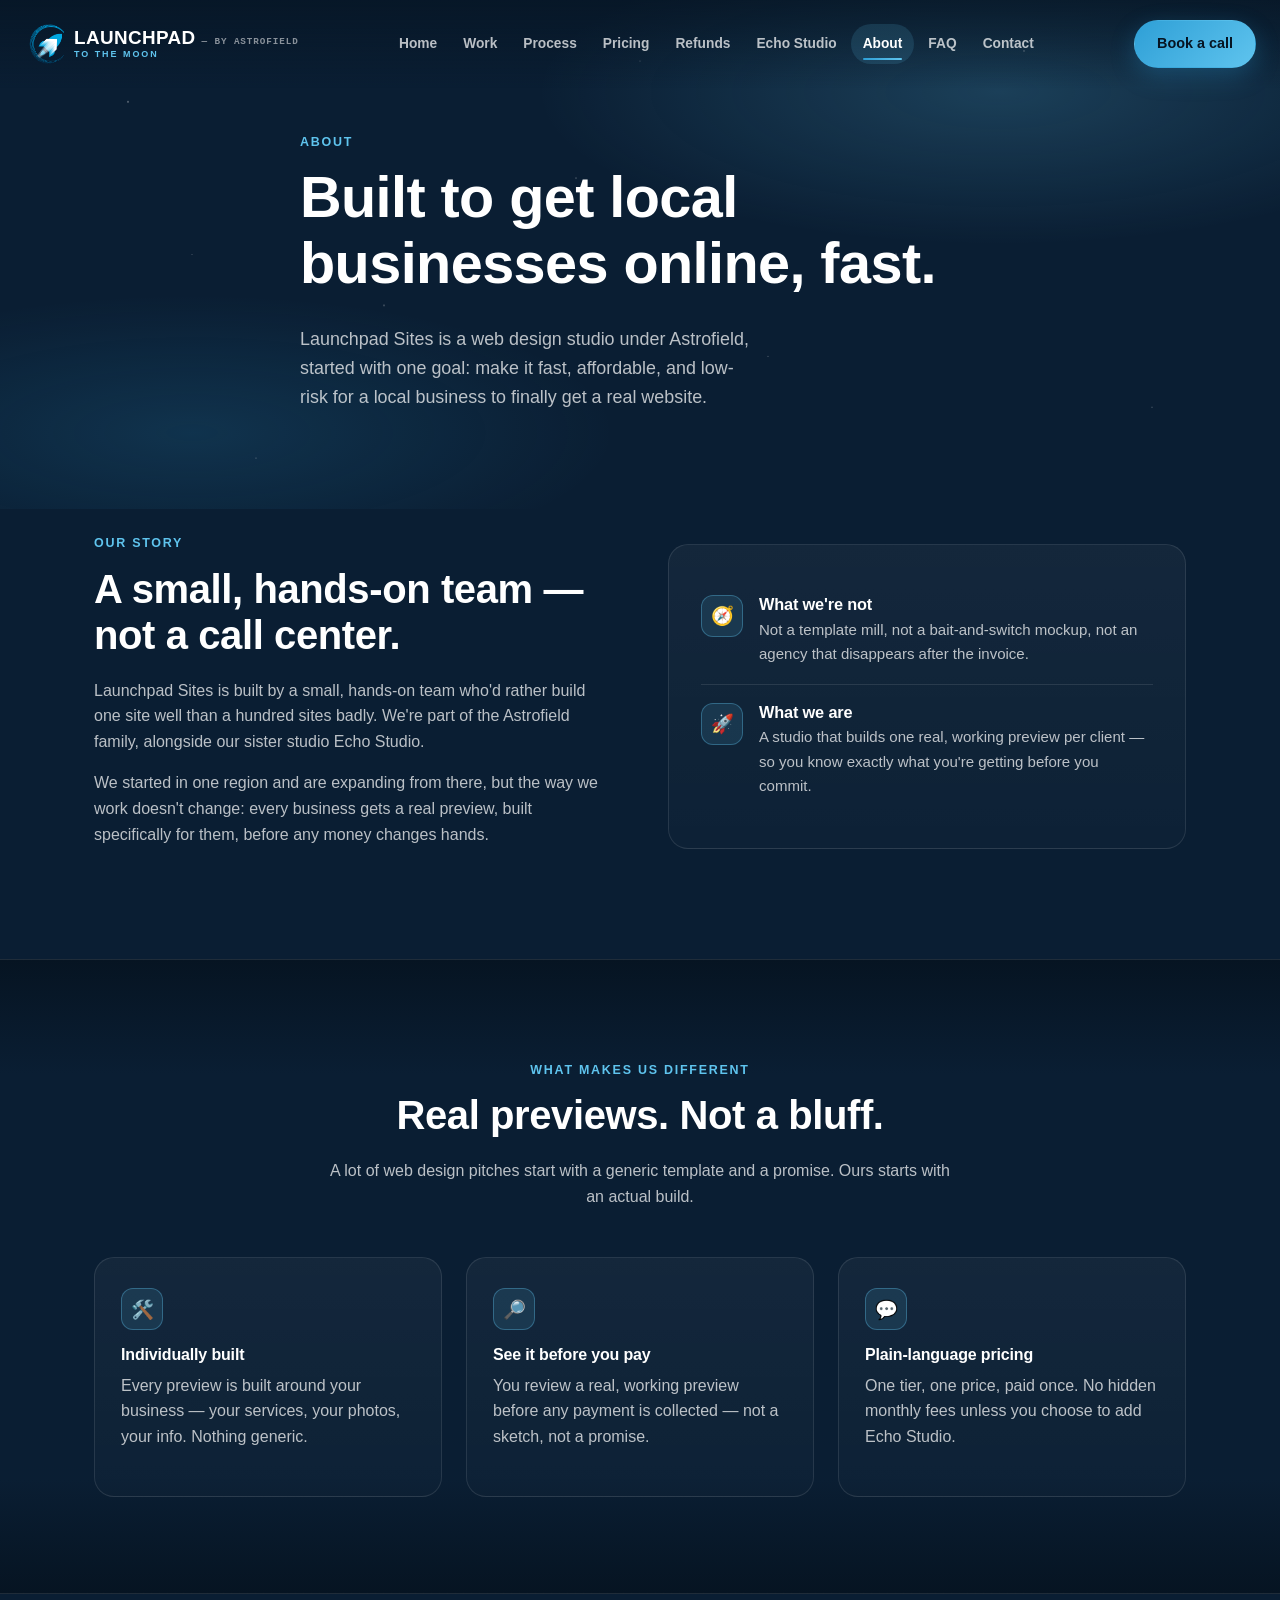
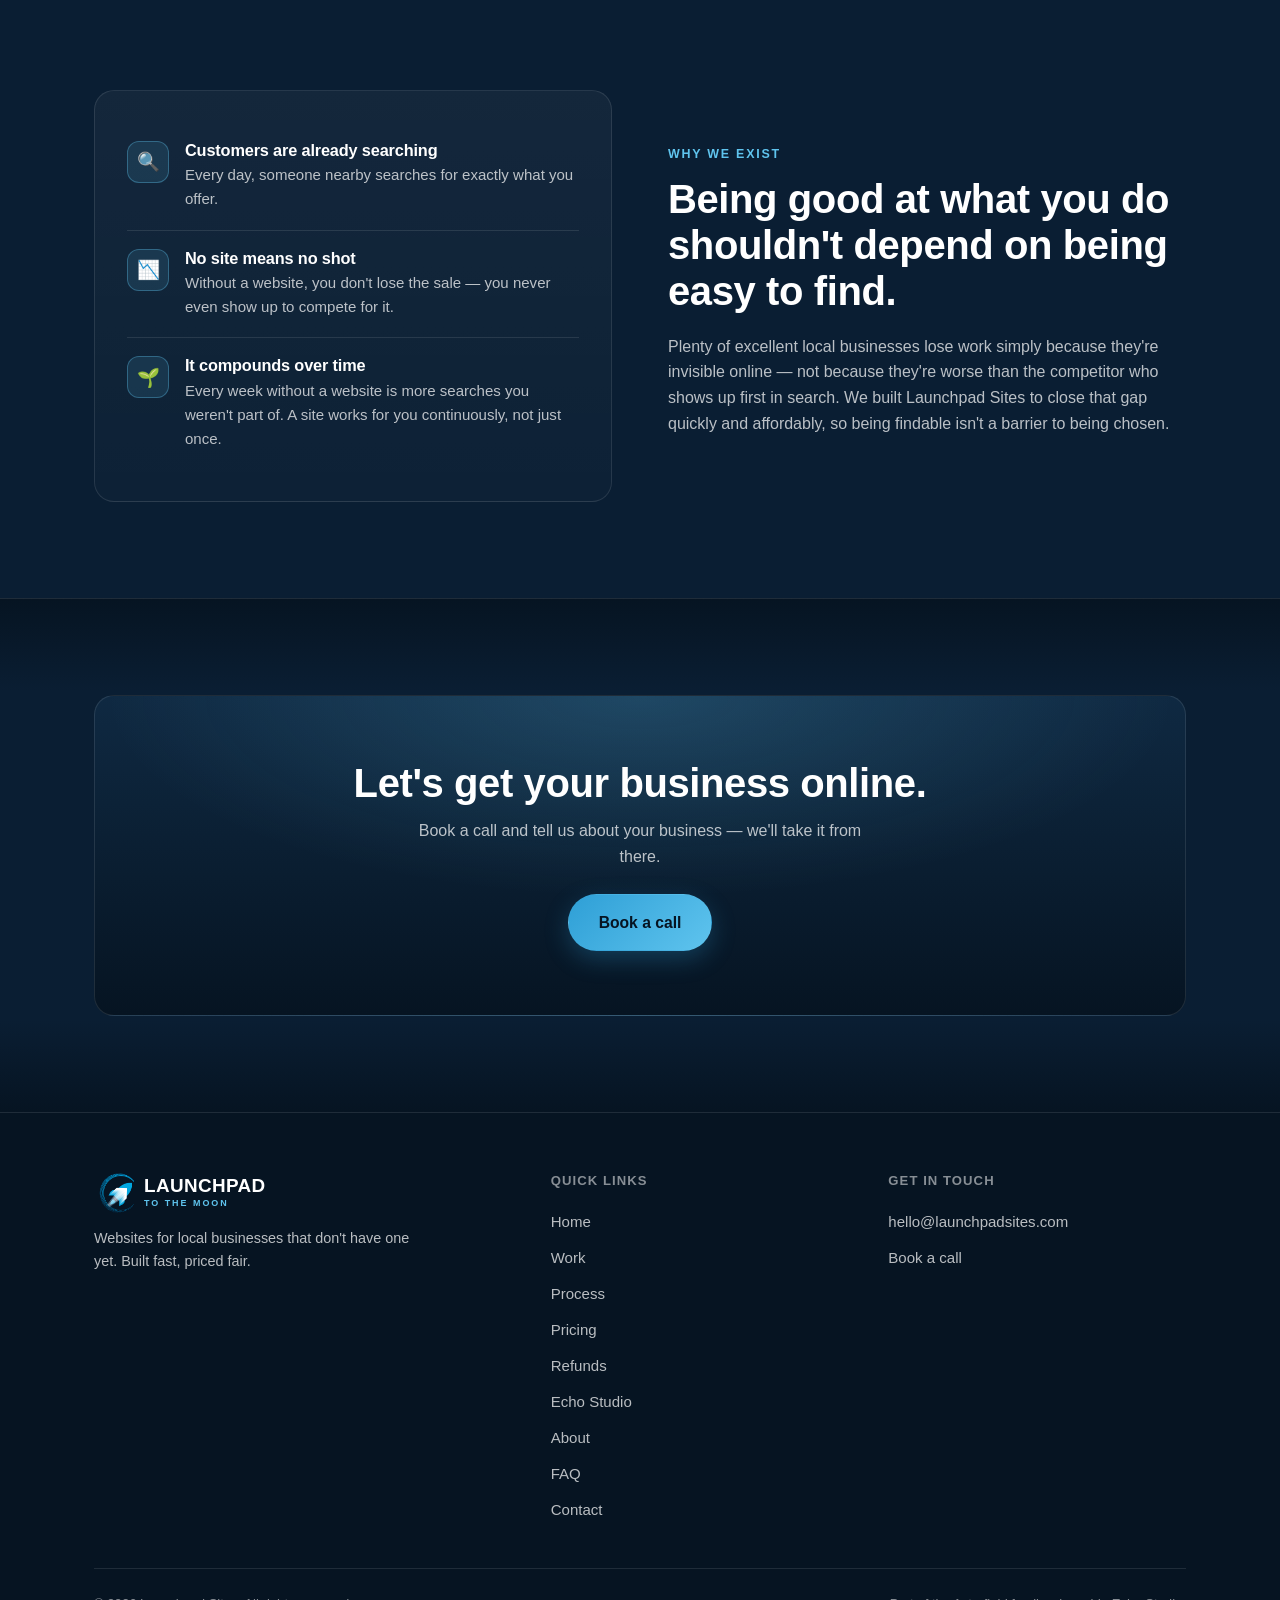
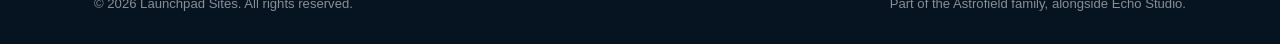
==== about.html @ ea5df85a "Finalized Launchpad Sites website Multi-page marketing site (Home, Work, Process, Pricing, Refunds, " ====
<!DOCTYPE html>
<html lang="en">
<head>
<meta charset="UTF-8">
<meta name="viewport" content="width=device-width, initial-scale=1.0">
<title>About — Launchpad Sites</title>
<meta name="description" content="Launchpad Sites is a web design studio under Astrofield, built to get local businesses online fast — with real previews before any commitment.">
<meta name="theme-color" content="#0A1E33">
<link rel="icon" type="image/png" sizes="32x32" href="assets/img/favicon-32.png">
<link rel="icon" type="image/png" sizes="16x16" href="assets/img/favicon-16.png">
<link rel="apple-touch-icon" href="assets/img/favicon-180.png">
<link rel="stylesheet" href="assets/css/styles.css">
</head>
<body>

<header class="site-header">
  <div class="nav-inner">
    <a href="index.html" class="brand">
      <img src="assets/img/rocket-mark.png" alt="" class="brand-mark" width="40" height="40">
      <span class="brand-word">
        <span class="word-row">
          <span class="word">LAUNCHPAD</span>
          <span class="parent-label">— BY ASTROFIELD</span>
        </span>
        <span class="tag">TO THE MOON</span>
      </span>
    </a>
    <nav class="nav-links" id="nav-links">
      <a href="index.html">Home</a>
      <a href="work.html">Work</a>
      <a href="process.html">Process</a>
      <a href="pricing.html">Pricing</a>
      <a href="refunds.html">Refunds</a>
      <a href="echo-studio.html">Echo Studio</a>
      <a href="about.html">About</a>
      <a href="faq.html">FAQ</a>
      <a href="contact.html">Contact</a>
      <a href="contact.html" class="btn btn-primary btn-sm nav-book">Book a call</a>
    </nav>
    <div class="nav-cta">
      <a href="contact.html" class="btn btn-primary btn-sm desktop-only">Book a call</a>
      <button class="nav-toggle" id="nav-toggle" aria-label="Toggle navigation" aria-expanded="false">
        <span></span><span></span><span></span>
      </button>
    </div>
  </div>
</header>

<main>

  <section class="hero page-hero">
    <div class="hero-stars" data-parallax="0.06"></div>
    <div class="container">
      <div class="hero-copy" style="max-width: 680px;">
        <span class="eyebrow">About</span>
        <h1>Built to get local businesses online, fast.</h1>
        <p class="hero-sub">Launchpad Sites is a web design studio under Astrofield, started with one goal: make it fast, affordable, and low-risk for a local business to finally get a real website.</p>
      </div>
    </div>
  </section>

  <section class="section" style="padding-top: 20px;">
    <div class="container split">
      <div class="reveal">
        <span class="eyebrow">Our story</span>
        <h2>A small, hands-on team — not a call center.</h2>
        <p>Launchpad Sites is built by a small, hands-on team who'd rather build one site well than a hundred sites badly. We're part of the Astrofield family, alongside our sister studio Echo Studio.</p>
        <p>We started in one region and are expanding from there, but the way we work doesn't change: every business gets a real preview, built specifically for them, before any money changes hands.</p>
      </div>
      <div class="card reveal">
        <div class="icon-row">
          <div class="icon-badge">🧭</div>
          <div>
            <h4>What we're not</h4>
            <p>Not a template mill, not a bait-and-switch mockup, not an agency that disappears after the invoice.</p>
          </div>
        </div>
        <div class="icon-row">
          <div class="icon-badge">🚀</div>
          <div>
            <h4>What we are</h4>
            <p>A studio that builds one real, working preview per client — so you know exactly what you're getting before you commit.</p>
          </div>
        </div>
      </div>
    </div>
  </section>

  <section class="section panel-raised panel-line-top panel-line-bottom">
    <div class="container">
      <div class="section-head center reveal">
        <span class="eyebrow">What makes us different</span>
        <h2>Real previews. Not a bluff.</h2>
        <p>A lot of web design pitches start with a generic template and a promise. Ours starts with an actual build.</p>
      </div>

      <div class="value-list">
        <div class="card value-card reveal">
          <div class="icon-badge">🛠️</div>
          <h4>Individually built</h4>
          <p>Every preview is built around your business — your services, your photos, your info. Nothing generic.</p>
        </div>
        <div class="card value-card reveal">
          <div class="icon-badge">🔎</div>
          <h4>See it before you pay</h4>
          <p>You review a real, working preview before any payment is collected — not a sketch, not a promise.</p>
        </div>
        <div class="card value-card reveal">
          <div class="icon-badge">💬</div>
          <h4>Plain-language pricing</h4>
          <p>One tier, one price, paid once. No hidden monthly fees unless you choose to add Echo Studio.</p>
        </div>
      </div>
    </div>
  </section>

  <section class="section">
    <div class="container split">
      <div class="card reveal">
        <div class="icon-row">
          <div class="icon-badge">🔍</div>
          <div>
            <h4>Customers are already searching</h4>
            <p>Every day, someone nearby searches for exactly what you offer.</p>
          </div>
        </div>
        <div class="icon-row">
          <div class="icon-badge">📉</div>
          <div>
            <h4>No site means no shot</h4>
            <p>Without a website, you don't lose the sale — you never even show up to compete for it.</p>
          </div>
        </div>
        <div class="icon-row">
          <div class="icon-badge">🌱</div>
          <div>
            <h4>It compounds over time</h4>
            <p>Every week without a website is more searches you weren't part of. A site works for you continuously, not just once.</p>
          </div>
        </div>
      </div>
      <div class="reveal">
        <span class="eyebrow">Why we exist</span>
        <h2>Being good at what you do shouldn't depend on being easy to find.</h2>
        <p>Plenty of excellent local businesses lose work simply because they're invisible online — not because they're worse than the competitor who shows up first in search. We built Launchpad Sites to close that gap quickly and affordably, so being findable isn't a barrier to being chosen.</p>
      </div>
    </div>
  </section>

  <section class="section panel-raised panel-line-top">
    <div class="container">
      <div class="cta-banner reveal">
        <h2>Let's get your business online.</h2>
        <p>Book a call and tell us about your business — we'll take it from there.</p>
        <div class="hero-ctas" style="justify-content: center; margin-top: 24px;">
          <a href="contact.html" class="btn btn-primary">Book a call</a>
        </div>
      </div>
    </div>
  </section>

</main>

<footer class="site-footer">
  <div class="container">
    <div class="footer-grid">
      <div class="footer-brand">
        <a href="index.html" class="brand">
          <img src="assets/img/rocket-mark.png" alt="Launchpad Sites" class="brand-mark" width="36" height="36">
          <span class="brand-word">
            <span class="word">LAUNCHPAD</span>
            <span class="tag">TO THE MOON</span>
          </span>
        </a>
        <p>Websites for local businesses that don't have one yet. Built fast, priced fair.</p>
      </div>
      <div class="footer-col">
        <h4>Quick Links</h4>
        <a href="index.html">Home</a>
        <a href="work.html">Work</a>
        <a href="process.html">Process</a>
        <a href="pricing.html">Pricing</a>
        <a href="refunds.html">Refunds</a>
        <a href="echo-studio.html">Echo Studio</a>
        <a href="about.html">About</a>
        <a href="faq.html">FAQ</a>
        <a href="contact.html">Contact</a>
      </div>
      <div class="footer-col">
        <h4>Get in touch</h4>
        <a href="mailto:hello@launchpadsites.com">hello@launchpadsites.com</a>
        <a href="contact.html">Book a call</a>
      </div>
    </div>
    <div class="footer-bottom">
      <span>© 2026 Launchpad Sites. All rights reserved.</span>
      <span>Part of the Astrofield family, alongside Echo Studio.</span>
    </div>
  </div>
</footer>

<script src="assets/js/main.js"></script>
</body>
</html>
---- assets/css/styles.css ----
/* ==========================================================================
   Launchpad Sites — shared stylesheet
   Vanilla CSS, no build step. Loaded on every page.
   ========================================================================== */

/* ---------- Reset ---------- */
*,
*::before,
*::after { box-sizing: border-box; }

html {
  scroll-behavior: smooth;
}

body {
  margin: 0;
}

img { max-width: 100%; display: block; }

a { color: inherit; text-decoration: none; }

ul { list-style: none; margin: 0; padding: 0; }

button { font: inherit; }

/* ---------- Design tokens ---------- */
:root {
  --navy: #0A1E33;
  --navy-deep: #061422;
  --navy-raised: #0F2942;
  --navy-card: #102b47;
  --blue: #2E9FD6;
  --cyan: #5FC4EE;
  --white: #FFFFFF;
  --ink-muted: rgba(255, 255, 255, 0.72);
  --ink-faint: rgba(255, 255, 255, 0.52);
  --border-soft: rgba(255, 255, 255, 0.10);
  --border-accent: rgba(95, 196, 238, 0.35);

  --font-stack: -apple-system, BlinkMacSystemFont, "Segoe UI", Roboto, Helvetica, Arial, sans-serif;

  --container: 1140px;
  --radius-lg: 20px;
  --radius-md: 14px;
  --radius-sm: 10px;

  --ease: cubic-bezier(0.22, 1, 0.36, 1);
  --nav-h: 88px;
  --nav-h-scrolled: 62px;
}

/* ---------- Base ---------- */
body {
  font-family: var(--font-stack);
  background: var(--navy);
  color: var(--white);
  line-height: 1.6;
  -webkit-font-smoothing: antialiased;
  overflow-x: hidden;
}

h1, h2, h3, h4 {
  font-weight: 800;
  line-height: 1.15;
  margin: 0 0 0.5em;
  letter-spacing: -0.01em;
}

h1 { font-size: clamp(2.2rem, 5vw, 3.6rem); }
h2 { font-size: clamp(1.7rem, 3.4vw, 2.5rem); }
h3 { font-size: clamp(1.15rem, 2vw, 1.4rem); }

p { margin: 0 0 1em; color: var(--ink-muted); }

.eyebrow {
  display: inline-block;
  font-size: 0.78rem;
  font-weight: 700;
  letter-spacing: 0.14em;
  text-transform: uppercase;
  color: var(--cyan);
  margin-bottom: 0.9em;
}

.container {
  max-width: var(--container);
  margin: 0 auto;
  padding: 0 24px;
}

section { position: relative; }

.section {
  padding: 96px 0;
}

.section-tight { padding: 64px 0; }

.section-head {
  max-width: 640px;
  margin: 0 0 48px;
}

.section-head.center {
  margin-left: auto;
  margin-right: auto;
  text-align: center;
}

.section-head p:last-child { margin-bottom: 0; }

/* Alternating panel tint so pages read as distinct sections without hard lines */
.panel-raised {
  background: linear-gradient(180deg, var(--navy-deep), var(--navy) 18%, var(--navy) 82%, var(--navy-deep));
}

.panel-line-top { border-top: 1px solid var(--border-soft); }
.panel-line-bottom { border-bottom: 1px solid var(--border-soft); }

/* ---------- Buttons ---------- */
.btn {
  display: inline-flex;
  align-items: center;
  justify-content: center;
  gap: 8px;
  padding: 15px 30px;
  border-radius: 999px;
  font-weight: 700;
  font-size: 0.98rem;
  border: 1px solid transparent;
  cursor: pointer;
  transition: transform 0.35s var(--ease), box-shadow 0.35s var(--ease), background 0.35s var(--ease), border-color 0.35s var(--ease);
  white-space: nowrap;
}

.btn-primary {
  background: linear-gradient(135deg, var(--blue), var(--cyan));
  color: var(--navy-deep);
  box-shadow: 0 8px 24px rgba(46, 159, 214, 0.28);
}

.btn-primary:hover,
.btn-primary:focus-visible {
  transform: translateY(-3px);
  box-shadow: 0 14px 34px rgba(95, 196, 238, 0.42);
}

.btn-outline {
  background: transparent;
  color: var(--white);
  border-color: rgba(255, 255, 255, 0.28);
}

.btn-outline:hover,
.btn-outline:focus-visible {
  border-color: var(--cyan);
  background: rgba(95, 196, 238, 0.08);
  transform: translateY(-3px);
}

.btn-block { width: 100%; }

.btn-sm { padding: 11px 22px; font-size: 0.9rem; }

/* ---------- Header / Nav ---------- */
.site-header {
  position: fixed;
  top: 0;
  left: 0;
  right: 0;
  z-index: 1000;
  height: var(--nav-h);
  display: flex;
  align-items: center;
  background: linear-gradient(180deg, rgba(6, 20, 34, 0.65), rgba(6, 20, 34, 0));
  transition: height 0.35s var(--ease), background 0.35s var(--ease), box-shadow 0.35s var(--ease), backdrop-filter 0.35s var(--ease);
}

.site-header.is-scrolled {
  height: var(--nav-h-scrolled);
  background: rgba(6, 18, 32, 0.86);
  backdrop-filter: blur(14px) saturate(140%);
  -webkit-backdrop-filter: blur(14px) saturate(140%);
  box-shadow: 0 8px 30px rgba(0, 0, 0, 0.35);
  border-bottom: 1px solid var(--border-soft);
}

.nav-inner {
  width: 100%;
  max-width: 1360px;
  margin: 0 auto;
  padding: 0 24px;
  display: flex;
  align-items: center;
  justify-content: space-between;
  gap: 18px;
}

.brand {
  display: flex;
  align-items: center;
  gap: 10px;
  flex-shrink: 0;
}

.brand-mark {
  width: 40px;
  height: 40px;
  transition: transform 0.35s var(--ease);
}

.site-header.is-scrolled .brand-mark { width: 34px; height: 34px; }

.brand-word {
  display: flex;
  flex-direction: column;
  line-height: 1;
}

.brand-word .word {
  font-weight: 800;
  font-size: 1.18rem;
  letter-spacing: 0.02em;
  color: var(--white);
}

.word-row {
  display: flex;
  align-items: baseline;
  gap: 6px;
}

.parent-label {
  font-family: ui-monospace, SFMono-Regular, Menlo, Consolas, "Liberation Mono", monospace;
  font-size: 0.58rem;
  font-weight: 600;
  letter-spacing: 0.1em;
  text-transform: uppercase;
  color: var(--ink-faint);
  white-space: nowrap;
}

.brand-word .tag {
  font-size: 0.56rem;
  font-weight: 700;
  letter-spacing: 0.22em;
  color: var(--cyan);
  margin-top: 3px;
}

.nav-links {
  display: flex;
  align-items: center;
  gap: 2px;
  flex-shrink: 0;
}

.nav-links a {
  position: relative;
  padding: 9px 12px;
  font-size: 0.86rem;
  font-weight: 600;
  color: var(--ink-muted);
  border-radius: 999px;
  white-space: nowrap;
  transition: color 0.25s var(--ease), background 0.25s var(--ease);
}

.nav-links a:hover { color: var(--white); background: rgba(255, 255, 255, 0.06); }

.nav-links a.active {
  color: var(--white);
  background: rgba(95, 196, 238, 0.14);
}

.nav-links a.active::after {
  content: "";
  position: absolute;
  left: 12px;
  right: 12px;
  bottom: 4px;
  height: 2px;
  border-radius: 2px;
  background: linear-gradient(90deg, var(--blue), var(--cyan));
}

.nav-cta { display: flex; align-items: center; gap: 14px; flex-shrink: 0; }

.nav-links .nav-book { display: none; }

.nav-toggle {
  display: none;
  flex-direction: column;
  justify-content: center;
  gap: 5px;
  width: 42px;
  height: 42px;
  border-radius: 10px;
  border: 1px solid var(--border-soft);
  background: rgba(255, 255, 255, 0.04);
}

.nav-toggle span {
  display: block;
  height: 2px;
  width: 20px;
  margin: 0 auto;
  background: var(--white);
  border-radius: 2px;
  transition: transform 0.3s var(--ease), opacity 0.3s var(--ease);
}

.nav-toggle.is-open span:nth-child(1) { transform: translateY(7px) rotate(45deg); }
.nav-toggle.is-open span:nth-child(2) { opacity: 0; }
.nav-toggle.is-open span:nth-child(3) { transform: translateY(-7px) rotate(-45deg); }

/*
 * Inline nav vs. hamburger is decided at runtime by main.js, which measures
 * whether the nine links + CTA actually fit next to the logo (rather than a
 * guessed viewport-width breakpoint, since that varies with real font
 * metrics, zoom, and OS). JS toggles this class on <body> based on that
 * measurement.
 */
body.nav-compact .nav-toggle { display: flex; }

body.nav-compact .nav-links {
  position: fixed;
  top: var(--nav-h-scrolled);
  left: 16px;
  right: 16px;
  flex-direction: column;
  align-items: stretch;
  background: rgba(8, 22, 38, 0.97);
  backdrop-filter: blur(14px);
  border: 1px solid var(--border-soft);
  border-radius: var(--radius-md);
  padding: 10px;
  gap: 2px;
  opacity: 0;
  transform: translateY(-10px);
  pointer-events: none;
  max-height: calc(100vh - var(--nav-h-scrolled) - 32px);
  overflow-y: auto;
  transition: opacity 0.3s var(--ease), transform 0.3s var(--ease);
}

body.nav-compact .nav-links.is-open {
  opacity: 1;
  transform: translateY(0);
  pointer-events: auto;
}

body.nav-compact .nav-links a { padding: 14px 16px; font-size: 0.98rem; white-space: normal; }
body.nav-compact .nav-links .nav-book { display: flex; margin-top: 6px; }

body.nav-compact .nav-cta .btn-primary.desktop-only { display: none; }

body.nav-compact .hero { padding-top: calc(var(--nav-h-scrolled) + 46px); }
body.nav-compact .es-hero { padding-top: calc(var(--nav-h-scrolled) + 46px); }

/* ---------- Hero ---------- */
.hero {
  position: relative;
  min-height: 100vh;
  display: flex;
  align-items: center;
  padding: calc(var(--nav-h) + 40px) 0 80px;
  overflow: hidden;
  background:
    radial-gradient(ellipse 60% 50% at 78% 18%, rgba(95, 196, 238, 0.20), transparent 60%),
    radial-gradient(ellipse 55% 45% at 15% 85%, rgba(46, 159, 214, 0.16), transparent 60%),
    var(--navy);
}

.hero-stars {
  position: absolute;
  inset: 0;
  z-index: 0;
  background-image:
    radial-gradient(1.5px 1.5px at 10% 20%, rgba(255,255,255,0.55), transparent),
    radial-gradient(1.5px 1.5px at 80% 10%, rgba(255,255,255,0.45), transparent),
    radial-gradient(1px 1px at 60% 70%, rgba(255,255,255,0.4), transparent),
    radial-gradient(1.5px 1.5px at 30% 60%, rgba(255,255,255,0.35), transparent),
    radial-gradient(1px 1px at 90% 80%, rgba(255,255,255,0.4), transparent),
    radial-gradient(1.5px 1.5px at 45% 35%, rgba(255,255,255,0.3), transparent),
    radial-gradient(1px 1px at 20% 90%, rgba(255,255,255,0.4), transparent),
    radial-gradient(1px 1px at 50% 12%, rgba(255,255,255,0.35), transparent),
    radial-gradient(1.5px 1.5px at 70% 50%, rgba(255,255,255,0.4), transparent),
    radial-gradient(1px 1px at 15% 50%, rgba(255,255,255,0.3), transparent);
  background-repeat: no-repeat;
  opacity: 0.8;
}

.hero-grid {
  position: relative;
  z-index: 1;
  display: grid;
  grid-template-columns: 1.1fr 0.9fr;
  align-items: center;
  gap: 40px;
}

.hero-copy .eyebrow { opacity: 0; animation: fadeUp 0.7s var(--ease) 1.05s forwards; }
.hero-copy h1 { opacity: 0; animation: fadeUp 0.8s var(--ease) 1.15s forwards; }
.hero-copy .hero-sub { opacity: 0; animation: fadeUp 0.8s var(--ease) 1.3s forwards; }
.hero-copy .hero-ctas { opacity: 0; animation: fadeUp 0.8s var(--ease) 1.45s forwards; }
.hero-copy .hero-microcopy { opacity: 0; animation: fadeUp 0.8s var(--ease) 1.6s forwards; }

.hero-sub {
  font-size: 1.12rem;
  max-width: 46ch;
}

.hero-ctas {
  display: flex;
  flex-wrap: wrap;
  gap: 14px;
  margin-top: 10px;
}

.hero-microcopy {
  margin-top: 18px;
  font-size: 0.85rem;
  color: var(--ink-faint);
}

/* Rocket launch stage */
.hero-visual {
  position: relative;
  height: 420px;
  display: flex;
  align-items: center;
  justify-content: center;
}

.launch-ring {
  position: absolute;
  width: 320px;
  height: 320px;
  border-radius: 50%;
  border: 1px dashed var(--border-accent);
  opacity: 0;
  animation: ringIn 1s var(--ease) 0.3s forwards;
}

.launch-ring.ring-2 {
  width: 400px;
  height: 400px;
  border-color: rgba(95, 196, 238, 0.18);
  animation-delay: 0.45s;
}

.launch-glow {
  position: absolute;
  width: 260px;
  height: 260px;
  border-radius: 50%;
  background: radial-gradient(circle, rgba(46, 159, 214, 0.38), transparent 70%);
  filter: blur(6px);
  opacity: 0;
  animation: fadeIn 1.2s var(--ease) 0.4s forwards;
}

.rocket-mark {
  position: relative;
  width: 190px;
  height: 190px;
  transform: translate(-120px, 160px) rotate(-55deg) scale(0.7);
  opacity: 0;
  animation: launch 1.15s var(--ease) 0.35s forwards;
  will-change: transform;
}

.hero-wordmark {
  position: absolute;
  bottom: 22px;
  left: 50%;
  transform: translateX(-50%) translateY(10px);
  text-align: center;
  opacity: 0;
  animation: fadeUp 0.7s var(--ease) 1.35s forwards;
}

.hero-wordmark .word {
  display: block;
  font-weight: 800;
  font-size: 1.5rem;
  letter-spacing: 0.03em;
  color: var(--white);
}

.hero-wordmark .tag {
  display: block;
  font-size: 0.7rem;
  font-weight: 700;
  letter-spacing: 0.3em;
  color: var(--cyan);
  margin-top: 4px;
}

@keyframes launch {
  0% {
    transform: translate(-130px, 180px) rotate(-58deg) scale(0.65);
    opacity: 0;
  }
  55% {
    opacity: 1;
  }
  100% {
    transform: translate(0, 0) rotate(0deg) scale(1);
    opacity: 1;
  }
}

@keyframes ringIn {
  from { opacity: 0; transform: scale(0.8); }
  to { opacity: 1; transform: scale(1); }
}

@keyframes fadeIn {
  from { opacity: 0; }
  to { opacity: 1; }
}

@keyframes fadeUp {
  from { opacity: 0; transform: translateY(16px); }
  to { opacity: 1; transform: translateY(0); }
}

/* ---------- Scroll reveal ---------- */
.reveal {
  opacity: 0;
  transform: translateY(28px);
  transition: opacity 0.7s var(--ease), transform 0.7s var(--ease);
}

.reveal.is-visible {
  opacity: 1;
  transform: translateY(0);
}

.reveal-stagger.is-visible .reveal-item {
  transition-delay: calc(var(--i, 0) * 90ms);
}

/* ---------- Cards: generic ---------- */
.card {
  background: linear-gradient(180deg, rgba(255,255,255,0.045), rgba(255,255,255,0.015));
  border: 1px solid var(--border-soft);
  border-radius: var(--radius-lg);
  padding: 32px;
  transition: transform 0.4s var(--ease), border-color 0.4s var(--ease), box-shadow 0.4s var(--ease);
}

.card:hover {
  transform: translateY(-6px);
  border-color: var(--border-accent);
  box-shadow: 0 20px 46px rgba(4, 12, 22, 0.5);
}

/* ---------- Problem / value section ---------- */
.split {
  display: grid;
  grid-template-columns: 1fr 1fr;
  gap: 56px;
  align-items: center;
}

.stat-strip {
  display: grid;
  grid-template-columns: repeat(3, 1fr);
  gap: 24px;
}

.stat-box {
  text-align: center;
  padding: 34px 20px;
  border-radius: var(--radius-lg);
  border: 1px solid var(--border-soft);
  background: rgba(255, 255, 255, 0.03);
}

.stat-num {
  font-size: clamp(2rem, 4vw, 2.8rem);
  font-weight: 800;
  background: linear-gradient(135deg, var(--white), var(--cyan));
  -webkit-background-clip: text;
  background-clip: text;
  color: transparent;
  display: block;
  line-height: 1;
  margin-bottom: 10px;
}

.stat-label {
  font-size: 0.9rem;
  color: var(--ink-muted);
  font-weight: 600;
}

/* ---------- Tier preview cards (home) ---------- */
.tier-grid {
  display: grid;
  grid-template-columns: repeat(3, 1fr);
  gap: 24px;
}

.tier-card h3 { margin-bottom: 4px; }

.tier-price {
  font-size: 2rem;
  font-weight: 800;
  color: var(--cyan);
  margin-bottom: 14px;
}

.tier-price span {
  font-size: 0.9rem;
  color: var(--ink-faint);
  font-weight: 600;
}

.tier-card ul { margin: 18px 0; }

.tier-card li {
  display: flex;
  gap: 10px;
  align-items: flex-start;
  padding: 6px 0;
  color: var(--ink-muted);
  font-size: 0.94rem;
}

.tier-card li::before {
  content: "";
  flex-shrink: 0;
  width: 8px;
  height: 8px;
  margin-top: 7px;
  border-radius: 50%;
  background: linear-gradient(135deg, var(--blue), var(--cyan));
}

.tier-card.featured {
  border-color: var(--border-accent);
  background: linear-gradient(180deg, rgba(95, 196, 238, 0.10), rgba(255,255,255,0.02));
  position: relative;
}

.badge {
  display: inline-block;
  font-size: 0.7rem;
  font-weight: 800;
  letter-spacing: 0.08em;
  text-transform: uppercase;
  padding: 6px 14px;
  border-radius: 999px;
  background: linear-gradient(135deg, var(--blue), var(--cyan));
  color: var(--navy-deep);
  margin-bottom: 14px;
}

/* ---------- How it works / steps ---------- */
.steps {
  display: grid;
  grid-template-columns: repeat(4, 1fr);
  gap: 24px;
  counter-reset: step;
}

.step {
  padding: 28px 24px;
  border-radius: var(--radius-lg);
  border: 1px solid var(--border-soft);
  background: rgba(255,255,255,0.03);
  position: relative;
}

.step-num {
  width: 40px;
  height: 40px;
  border-radius: 50%;
  display: flex;
  align-items: center;
  justify-content: center;
  font-weight: 800;
  font-size: 1rem;
  background: linear-gradient(135deg, var(--blue), var(--cyan));
  color: var(--navy-deep);
  margin-bottom: 18px;
}

/* ---------- Portfolio placeholders ---------- */
.portfolio-grid {
  display: grid;
  grid-template-columns: repeat(3, 1fr);
  gap: 24px;
}

.portfolio-card {
  aspect-ratio: 4 / 3;
  border-radius: var(--radius-lg);
  border: 1px dashed var(--border-accent);
  background:
    linear-gradient(135deg, rgba(46,159,214,0.10), rgba(95,196,238,0.04));
  display: flex;
  flex-direction: column;
  align-items: center;
  justify-content: center;
  gap: 10px;
  text-align: center;
  color: var(--ink-faint);
  padding: 20px;
}

.portfolio-card .ph-icon {
  width: 46px;
  height: 46px;
  border-radius: 50%;
  border: 1px solid var(--border-accent);
  display: flex;
  align-items: center;
  justify-content: center;
  font-size: 1.3rem;
  color: var(--cyan);
}

.portfolio-card strong { color: var(--white); font-size: 0.95rem; }
.portfolio-card span { font-size: 0.82rem; }

/* ---------- Echo Studio teaser ---------- */
.teaser {
  border-radius: var(--radius-lg);
  border: 1px solid var(--border-soft);
  background: linear-gradient(120deg, rgba(46,159,214,0.10), rgba(10,30,51,0.2));
  padding: 44px;
  display: flex;
  align-items: center;
  justify-content: space-between;
  gap: 30px;
  flex-wrap: wrap;
}

.teaser-text { max-width: 560px; }

/* ---------- Final CTA banner ---------- */
.cta-banner {
  border-radius: var(--radius-lg);
  padding: 64px 40px;
  text-align: center;
  background:
    radial-gradient(ellipse 70% 90% at 50% 0%, rgba(95, 196, 238, 0.20), transparent 70%),
    linear-gradient(180deg, var(--navy-raised), var(--navy-deep));
  border: 1px solid var(--border-soft);
}

.cta-banner h2 { margin-bottom: 12px; }
.cta-banner p { max-width: 50ch; margin-left: auto; margin-right: auto; }

/* ---------- Footer ---------- */
.site-footer {
  background: var(--navy-deep);
  border-top: 1px solid var(--border-soft);
  padding: 60px 0 30px;
}

.footer-grid {
  display: grid;
  grid-template-columns: 1.4fr 1fr 1fr;
  gap: 40px;
  padding-bottom: 40px;
}

.footer-brand { display: flex; flex-direction: column; gap: 14px; max-width: 320px; }

.footer-brand .brand { align-items: center; }

.footer-brand p { font-size: 0.9rem; }

.footer-col h4 {
  font-size: 0.82rem;
  letter-spacing: 0.08em;
  text-transform: uppercase;
  color: var(--ink-faint);
  margin-bottom: 16px;
}

.footer-col a,
.footer-col address {
  display: block;
  font-style: normal;
  color: var(--ink-muted);
  font-size: 0.94rem;
  padding: 6px 0;
  transition: color 0.25s var(--ease);
}

.footer-col a:hover { color: var(--cyan); }

.footer-bottom {
  border-top: 1px solid var(--border-soft);
  padding-top: 24px;
  display: flex;
  justify-content: space-between;
  flex-wrap: wrap;
  gap: 10px;
  font-size: 0.82rem;
  color: var(--ink-faint);
}

/* ---------- Page transition ---------- */
body {
  opacity: 0;
  transform: translateY(8px);
}

body.page-ready {
  animation: pageIn 0.55s var(--ease) forwards;
}

body.page-exit {
  animation: pageOut 0.28s var(--ease) forwards;
}

@keyframes pageIn {
  to { opacity: 1; transform: translateY(0); }
}

@keyframes pageOut {
  to { opacity: 0; transform: translateY(-8px); }
}

/* ---------- Problem / icon rows ---------- */
.icon-row {
  display: flex;
  gap: 16px;
  padding: 18px 0;
  border-bottom: 1px solid var(--border-soft);
}

.icon-row:last-child { border-bottom: none; }

.icon-badge {
  flex-shrink: 0;
  width: 42px;
  height: 42px;
  border-radius: 12px;
  background: rgba(95, 196, 238, 0.12);
  border: 1px solid var(--border-accent);
  display: flex;
  align-items: center;
  justify-content: center;
  font-size: 1.15rem;
}

.icon-row h4 {
  margin: 0 0 4px;
  font-size: 1.02rem;
  font-weight: 700;
}

.icon-row p { margin: 0; font-size: 0.94rem; }

.mock-search {
  border-radius: var(--radius-lg);
  border: 1px solid var(--border-soft);
  background: linear-gradient(160deg, rgba(255,255,255,0.05), rgba(255,255,255,0.015));
  padding: 24px;
}

.mock-search .bar {
  display: flex;
  align-items: center;
  gap: 10px;
  background: rgba(6, 20, 34, 0.7);
  border: 1px solid var(--border-soft);
  border-radius: 999px;
  padding: 12px 18px;
  font-size: 0.92rem;
  color: var(--ink-muted);
  margin-bottom: 18px;
}

.mock-result {
  display: flex;
  justify-content: space-between;
  align-items: center;
  padding: 14px 16px;
  border-radius: var(--radius-sm);
  margin-bottom: 10px;
  font-size: 0.92rem;
}

.mock-result.found {
  background: rgba(95, 196, 238, 0.08);
  border: 1px solid var(--border-accent);
}

.mock-result.missing {
  background: rgba(255, 255, 255, 0.03);
  border: 1px dashed rgba(255, 255, 255, 0.18);
  color: var(--ink-faint);
}

.mock-tag {
  font-size: 0.72rem;
  font-weight: 700;
  letter-spacing: 0.04em;
  padding: 3px 9px;
  border-radius: 999px;
}

.mock-tag.yes { background: rgba(95, 196, 238, 0.25); color: var(--cyan); }
.mock-tag.no { background: rgba(255, 255, 255, 0.08); color: var(--ink-faint); }

/* ---------- Pricing page ---------- */
.pricing-grid {
  display: grid;
  grid-template-columns: repeat(3, 1fr);
  gap: 28px;
  align-items: stretch;
}

.price-card {
  display: flex;
  flex-direction: column;
  padding: 38px 30px;
}

.price-card.featured { transform: scale(1.03); }
.price-card.featured:hover { transform: scale(1.03) translateY(-6px); }

.price-head { margin-bottom: 20px; }

.price-amount {
  font-size: 2.6rem;
  font-weight: 800;
  color: var(--white);
  margin: 6px 0 2px;
}

.price-amount span {
  font-size: 0.95rem;
  color: var(--ink-faint);
  font-weight: 600;
}

.price-desc { font-size: 0.94rem; margin-bottom: 0; }

.price-card ul { flex-grow: 1; margin: 22px 0; }

.price-card li {
  display: flex;
  gap: 10px;
  align-items: flex-start;
  padding: 8px 0;
  font-size: 0.94rem;
  color: var(--ink-muted);
}

.price-card li::before {
  content: "\2713";
  flex-shrink: 0;
  width: 20px;
  height: 20px;
  border-radius: 50%;
  background: rgba(95, 196, 238, 0.16);
  color: var(--cyan);
  font-size: 0.72rem;
  font-weight: 800;
  display: flex;
  align-items: center;
  justify-content: center;
  margin-top: 1px;
}

.price-card li.sub {
  padding-left: 30px;
  font-size: 0.87rem;
  color: var(--ink-faint);
}

.price-card li.sub::before { content: none; }

.price-note {
  text-align: center;
  font-size: 0.98rem;
  color: var(--ink-muted);
  max-width: 60ch;
  margin: 56px auto 0;
  padding: 20px 26px;
  border-radius: var(--radius-md);
  border: 1px solid var(--border-soft);
  background: rgba(255, 255, 255, 0.03);
}

.policy-grid {
  display: grid;
  grid-template-columns: repeat(3, 1fr);
  gap: 24px;
  margin-top: 24px;
}

.policy-box {
  border-radius: var(--radius-md);
  border: 1px solid var(--border-soft);
  background: rgba(255, 255, 255, 0.03);
  padding: 24px;
  text-align: center;
}

.policy-box .num {
  font-size: 1.6rem;
  font-weight: 800;
  color: var(--cyan);
  display: block;
  margin-bottom: 8px;
}

.policy-box p { font-size: 0.9rem; margin: 0; }

/* ---------- Echo Studio page ---------- */
.es-hero {
  padding: calc(var(--nav-h) + 60px) 0 60px;
  background:
    radial-gradient(ellipse 60% 60% at 85% 0%, rgba(95, 196, 238, 0.16), transparent 65%),
    var(--navy);
}

.es-badge {
  display: inline-flex;
  align-items: center;
  gap: 8px;
  font-size: 0.78rem;
  font-weight: 700;
  letter-spacing: 0.06em;
  text-transform: uppercase;
  color: var(--ink-muted);
  border: 1px solid var(--border-soft);
  border-radius: 999px;
  padding: 7px 16px;
  margin-bottom: 20px;
}

.es-badge .dot {
  width: 7px;
  height: 7px;
  border-radius: 50%;
  background: var(--cyan);
}

.not-list {
  display: flex;
  flex-wrap: wrap;
  gap: 12px;
  margin: 22px 0;
}

.not-chip {
  font-size: 0.86rem;
  padding: 8px 16px;
  border-radius: 999px;
  border: 1px dashed rgba(255, 255, 255, 0.25);
  color: var(--ink-faint);
}

.not-chip strong { color: var(--white); font-weight: 700; }

.addon-tag {
  display: inline-block;
  font-size: 0.7rem;
  font-weight: 800;
  letter-spacing: 0.08em;
  text-transform: uppercase;
  padding: 6px 14px;
  border-radius: 999px;
  border: 1px solid var(--border-accent);
  color: var(--cyan);
  margin-bottom: 16px;
}

.es-pricing {
  border-radius: var(--radius-lg);
  border: 1px dashed var(--border-accent);
  background: linear-gradient(160deg, rgba(46,159,214,0.06), rgba(255,255,255,0.015));
  padding: 48px;
}

.es-grid {
  display: grid;
  grid-template-columns: repeat(3, 1fr);
  gap: 24px;
}

.es-card {
  background: rgba(6, 20, 34, 0.55);
  border: 1px solid var(--border-soft);
  border-radius: var(--radius-lg);
  padding: 28px;
  text-align: center;
  transition: transform 0.4s var(--ease), border-color 0.4s var(--ease);
}

.es-card:hover { transform: translateY(-6px); border-color: var(--border-accent); }

.es-tier-name { font-weight: 700; font-size: 1.02rem; margin-bottom: 10px; }

.es-price-row { margin-bottom: 4px; }

.es-strike {
  color: var(--ink-faint);
  text-decoration: line-through;
  font-size: 1.1rem;
  margin-right: 8px;
}

.es-bundle {
  font-size: 1.9rem;
  font-weight: 800;
  color: var(--cyan);
}

.es-bundle span { font-size: 0.85rem; color: var(--ink-faint); font-weight: 600; }

.es-card .full-price {
  font-size: 0.82rem;
  color: var(--ink-faint);
  margin-top: 6px;
}

.terms-grid {
  display: grid;
  grid-template-columns: repeat(2, 1fr);
  gap: 24px;
}

/* ---------- FAQ accordion ---------- */
.accordion { max-width: 780px; margin: 0 auto; }

.acc-item {
  border: 1px solid var(--border-soft);
  border-radius: var(--radius-md);
  background: rgba(255, 255, 255, 0.03);
  margin-bottom: 14px;
  overflow: hidden;
  transition: border-color 0.3s var(--ease);
}

.acc-item.is-open { border-color: var(--border-accent); }

.acc-trigger {
  width: 100%;
  display: flex;
  align-items: center;
  justify-content: space-between;
  gap: 16px;
  padding: 22px 24px;
  background: transparent;
  border: none;
  color: var(--white);
  font-size: 1rem;
  font-weight: 700;
  text-align: left;
  cursor: pointer;
}

.acc-icon {
  flex-shrink: 0;
  width: 28px;
  height: 28px;
  border-radius: 50%;
  border: 1px solid var(--border-accent);
  display: flex;
  align-items: center;
  justify-content: center;
  font-size: 1rem;
  color: var(--cyan);
  transition: transform 0.35s var(--ease);
}

.acc-item.is-open .acc-icon { transform: rotate(45deg); }

.acc-panel {
  max-height: 0;
  overflow: hidden;
  transition: max-height 0.4s var(--ease);
}

.acc-panel-inner {
  padding: 0 24px 22px;
  font-size: 0.96rem;
  color: var(--ink-muted);
}

/* ---------- Contact page ---------- */
.contact-grid {
  display: grid;
  grid-template-columns: 0.85fr 1.15fr;
  gap: 48px;
  align-items: start;
}

.contact-info-card {
  padding: 34px;
}

.contact-line {
  display: flex;
  align-items: center;
  gap: 14px;
  padding: 14px 0;
  border-bottom: 1px solid var(--border-soft);
}

.contact-line:last-of-type { border-bottom: none; }

.contact-line .icon-badge { width: 38px; height: 38px; font-size: 1rem; }

.contact-line a, .contact-line span.value {
  font-weight: 600;
  color: var(--white);
}

.contact-line small {
  display: block;
  color: var(--ink-faint);
  font-size: 0.78rem;
  font-weight: 600;
  letter-spacing: 0.04em;
  text-transform: uppercase;
  margin-bottom: 2px;
}

.form-card { padding: 36px; }

.form-row {
  display: grid;
  grid-template-columns: 1fr 1fr;
  gap: 18px;
}

.field { margin-bottom: 18px; }

.field label {
  display: block;
  font-size: 0.85rem;
  font-weight: 700;
  margin-bottom: 8px;
  color: var(--ink-muted);
}

.field input,
.field textarea {
  width: 100%;
  padding: 13px 16px;
  border-radius: var(--radius-sm);
  border: 1px solid var(--border-soft);
  background: rgba(6, 20, 34, 0.6);
  color: var(--white);
  font-family: var(--font-stack);
  font-size: 0.95rem;
  transition: border-color 0.3s var(--ease), box-shadow 0.3s var(--ease);
}

.field input::placeholder,
.field textarea::placeholder { color: var(--ink-faint); }

.field input:focus,
.field textarea:focus {
  outline: none;
  border-color: var(--cyan);
  box-shadow: 0 0 0 3px rgba(95, 196, 238, 0.15);
}

.field textarea { resize: vertical; min-height: 130px; }

.field.has-error input,
.field.has-error textarea { border-color: #e07a7a; }

.field-error {
  display: none;
  font-size: 0.8rem;
  color: #f2a3a3;
  margin-top: 6px;
}

.field.has-error .field-error { display: block; }

.form-status {
  display: none;
  margin-top: 18px;
  padding: 14px 18px;
  border-radius: var(--radius-sm);
  background: rgba(95, 196, 238, 0.12);
  border: 1px solid var(--border-accent);
  color: var(--white);
  font-size: 0.92rem;
}

.form-status.is-visible { display: block; }

/* ---------- Simple page hero (Work / Process / About / Refunds) ---------- */
.page-hero {
  min-height: 40vh;
}

/* ---------- Timeline (process page) ---------- */
.timeline {
  position: relative;
  max-width: 780px;
  margin: 0 auto;
}

.timeline::before {
  content: "";
  position: absolute;
  left: 23px;
  top: 8px;
  bottom: 8px;
  width: 2px;
  background: linear-gradient(180deg, var(--border-accent), var(--border-soft));
}

.timeline-item {
  position: relative;
  display: flex;
  gap: 24px;
  padding-bottom: 44px;
}

.timeline-item:last-child { padding-bottom: 0; }

.timeline-marker {
  position: relative;
  z-index: 1;
  flex-shrink: 0;
  width: 48px;
  height: 48px;
  border-radius: 50%;
  display: flex;
  align-items: center;
  justify-content: center;
  font-weight: 800;
  font-size: 1.05rem;
  background: linear-gradient(135deg, var(--blue), var(--cyan));
  color: var(--navy-deep);
  box-shadow: 0 0 0 6px var(--navy);
}

.timeline-content {
  flex: 1;
  padding-top: 4px;
}

.timeline-content h3 { margin-bottom: 6px; }
.timeline-content p { margin-bottom: 0; }

.time-chip {
  display: inline-block;
  font-size: 0.72rem;
  font-weight: 700;
  letter-spacing: 0.04em;
  text-transform: uppercase;
  padding: 5px 12px;
  border-radius: 999px;
  border: 1px solid var(--border-accent);
  color: var(--cyan);
  margin-bottom: 10px;
}

/* ---------- Work page category cards ---------- */
.category-tag {
  display: inline-block;
  font-size: 0.7rem;
  font-weight: 700;
  letter-spacing: 0.06em;
  text-transform: uppercase;
  color: var(--ink-faint);
  border: 1px solid var(--border-soft);
  border-radius: 999px;
  padding: 4px 12px;
  margin-top: 6px;
}

/* ---------- About page ---------- */
.value-list { display: grid; grid-template-columns: repeat(3, 1fr); gap: 24px; }

.value-card {
  padding: 30px 26px;
  text-align: left;
}

.value-card .icon-badge { margin-bottom: 16px; }

/* ---------- Refunds page ---------- */
.policy-detail-grid {
  display: grid;
  grid-template-columns: 1fr 1fr;
  gap: 24px;
}

.policy-detail {
  padding: 30px;
  display: flex;
  gap: 18px;
  align-items: flex-start;
}

.policy-detail .icon-badge { margin-top: 2px; }

.policy-detail h3 { margin-bottom: 8px; font-size: 1.08rem; }
.policy-detail p { margin-bottom: 0; font-size: 0.94rem; }

/* ---------- Utility ---------- */
.text-center { text-align: center; }
.mt-0 { margin-top: 0; }
.max-w { max-width: 640px; margin-left: auto; margin-right: auto; }

/* ==========================================================================
   Responsive
   ========================================================================== */
@media (max-width: 980px) {
  .hero-grid { grid-template-columns: 1fr; }
  .hero-visual { height: 300px; order: -1; }
  .rocket-mark { width: 140px; height: 140px; }
  .launch-ring { width: 220px; height: 220px; }
  .launch-ring.ring-2 { width: 280px; height: 280px; }
  .split { grid-template-columns: 1fr; gap: 32px; }
  .tier-grid { grid-template-columns: 1fr; }
  .steps { grid-template-columns: 1fr 1fr; }
  .portfolio-grid { grid-template-columns: 1fr 1fr; }
  .stat-strip { grid-template-columns: 1fr; }
  .footer-grid { grid-template-columns: 1fr 1fr; }
  .value-list { grid-template-columns: 1fr; }
  .policy-detail-grid { grid-template-columns: 1fr; }
}

@media (max-width: 760px) {
  .steps { grid-template-columns: 1fr; }
  .portfolio-grid { grid-template-columns: 1fr; }
  .footer-grid { grid-template-columns: 1fr; gap: 28px; }
  .teaser { flex-direction: column; align-items: flex-start; text-align: left; }

  .pricing-grid { grid-template-columns: 1fr; }
  .price-card.featured { transform: none; }
  .price-card.featured:hover { transform: translateY(-6px); }
  .policy-grid { grid-template-columns: 1fr; }
  .es-grid { grid-template-columns: 1fr; }
  .es-pricing { padding: 28px 20px; }
  .terms-grid { grid-template-columns: 1fr; }
  .contact-grid { grid-template-columns: 1fr; }
  .form-row { grid-template-columns: 1fr; }

  .timeline::before { left: 19px; }
  .timeline-item { gap: 16px; }
  .timeline-marker { width: 40px; height: 40px; font-size: 0.92rem; }
  .policy-detail { flex-direction: column; padding: 24px; }
}

/* Hide the "— by Astrofield" attribution on the very narrowest phones so it
   can't push the header into overflow next to the toggle button. */
@media (max-width: 400px) {
  .parent-label { display: none; }
}

@media (prefers-reduced-motion: reduce) {
  html { scroll-behavior: auto; }

  .rocket-mark, .launch-ring, .launch-glow, .hero-wordmark,
  .hero-copy .eyebrow, .hero-copy h1, .hero-copy .hero-sub,
  .hero-copy .hero-ctas, .hero-copy .hero-microcopy {
    animation: none !important;
    opacity: 1 !important;
    transform: none !important;
  }

  .hero-wordmark { transform: translateX(-50%) !important; }

  .reveal { opacity: 1; transform: none; transition: none; }
  body { opacity: 1; transform: none; animation: none !important; }
}
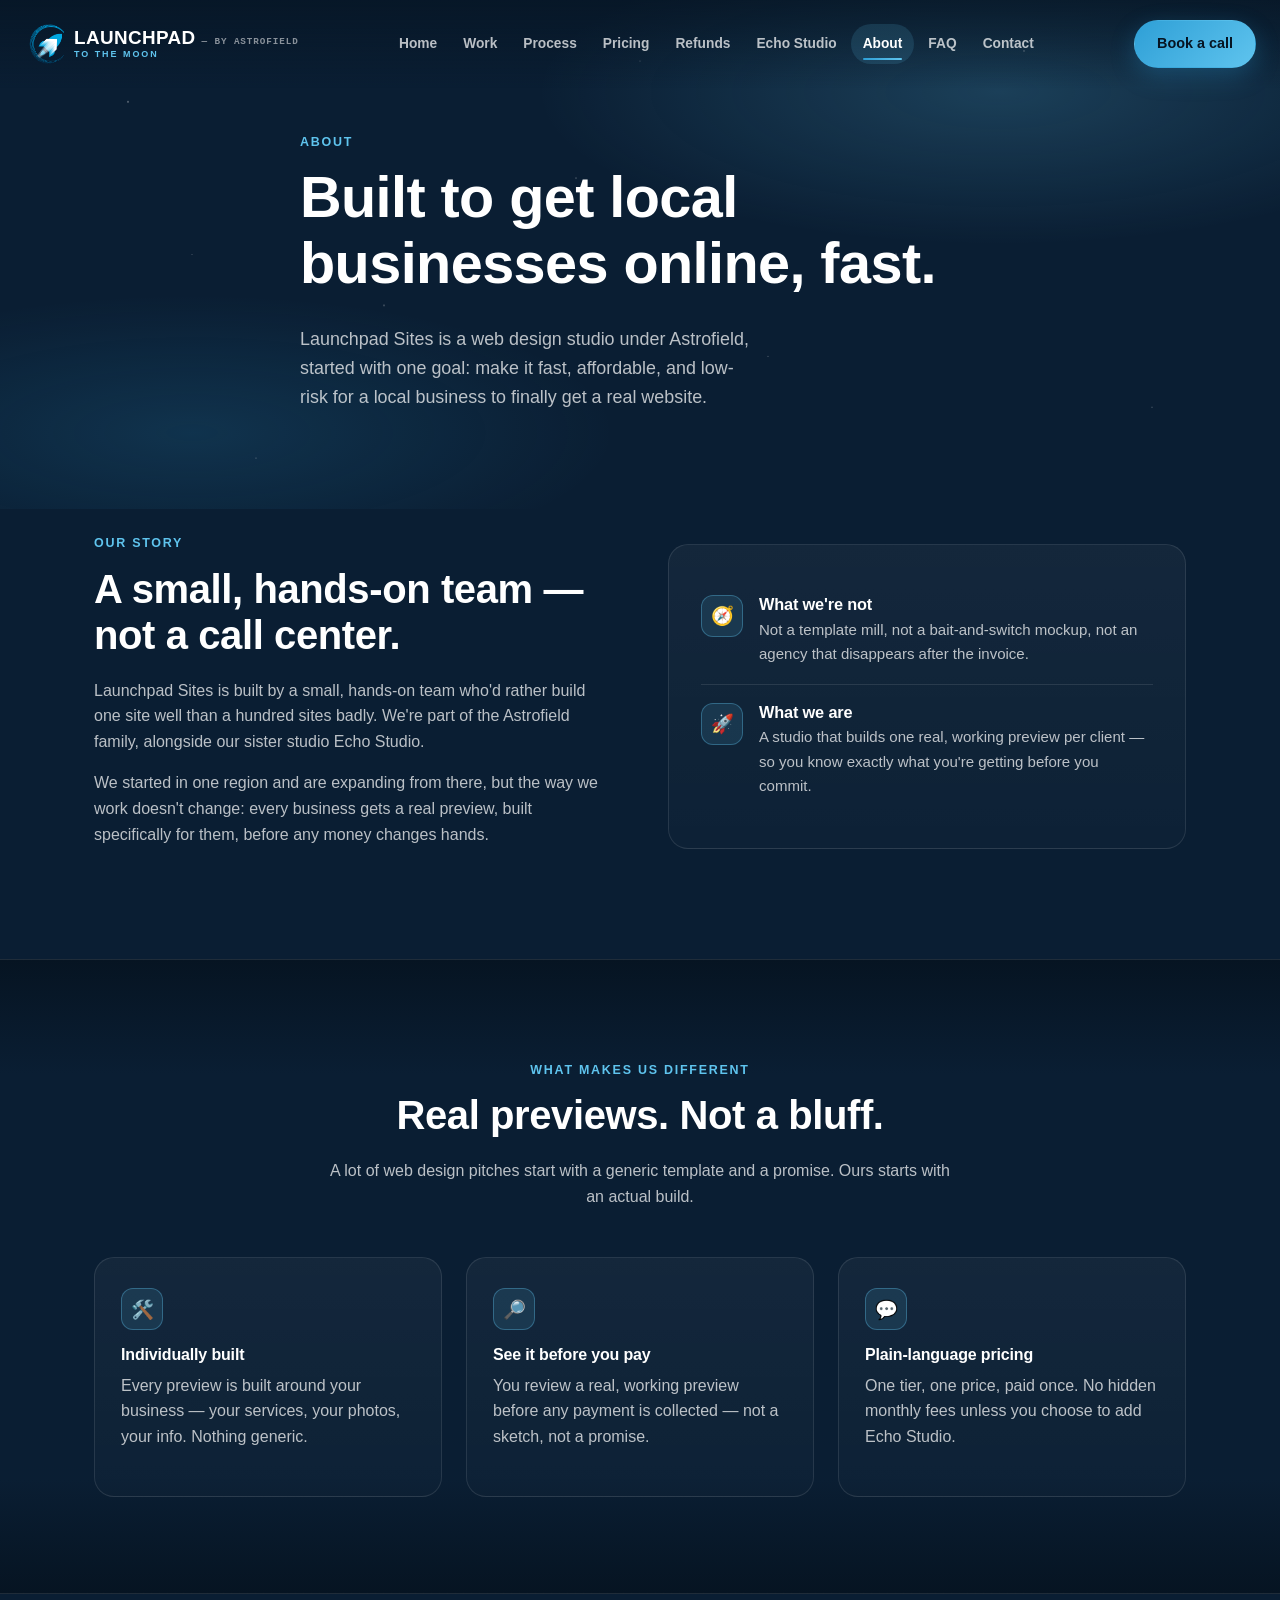
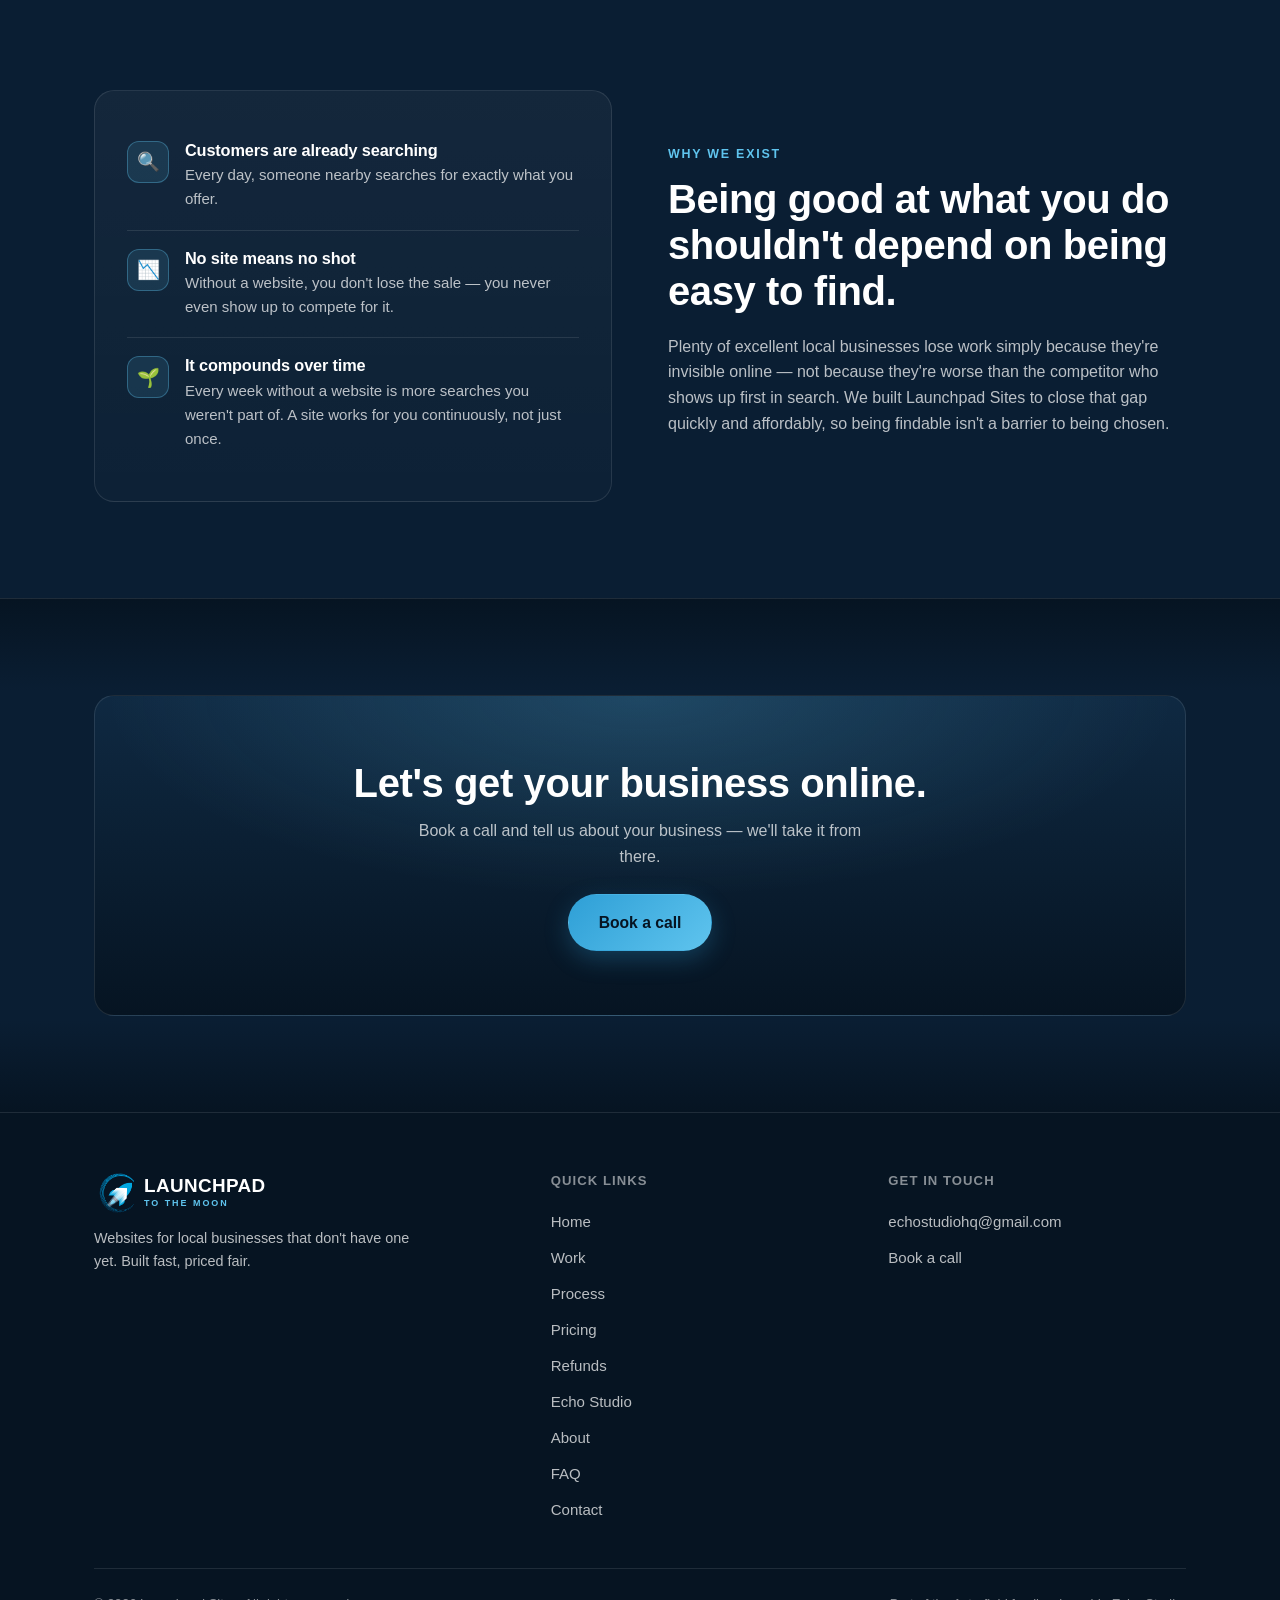
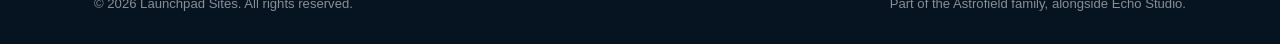
==== commit ff95de94: "Add files via upload" ====
--- a/about.html
+++ b/about.html
@@ -188,7 +188,7 @@
       </div>
       <div class="footer-col">
         <h4>Get in touch</h4>
-        <a href="mailto:hello@launchpadsites.com">hello@launchpadsites.com</a>
+        <a href="mailto:echostudiohq@gmail.com">echostudiohq@gmail.com</a>
         <a href="contact.html">Book a call</a>
       </div>
     </div>
